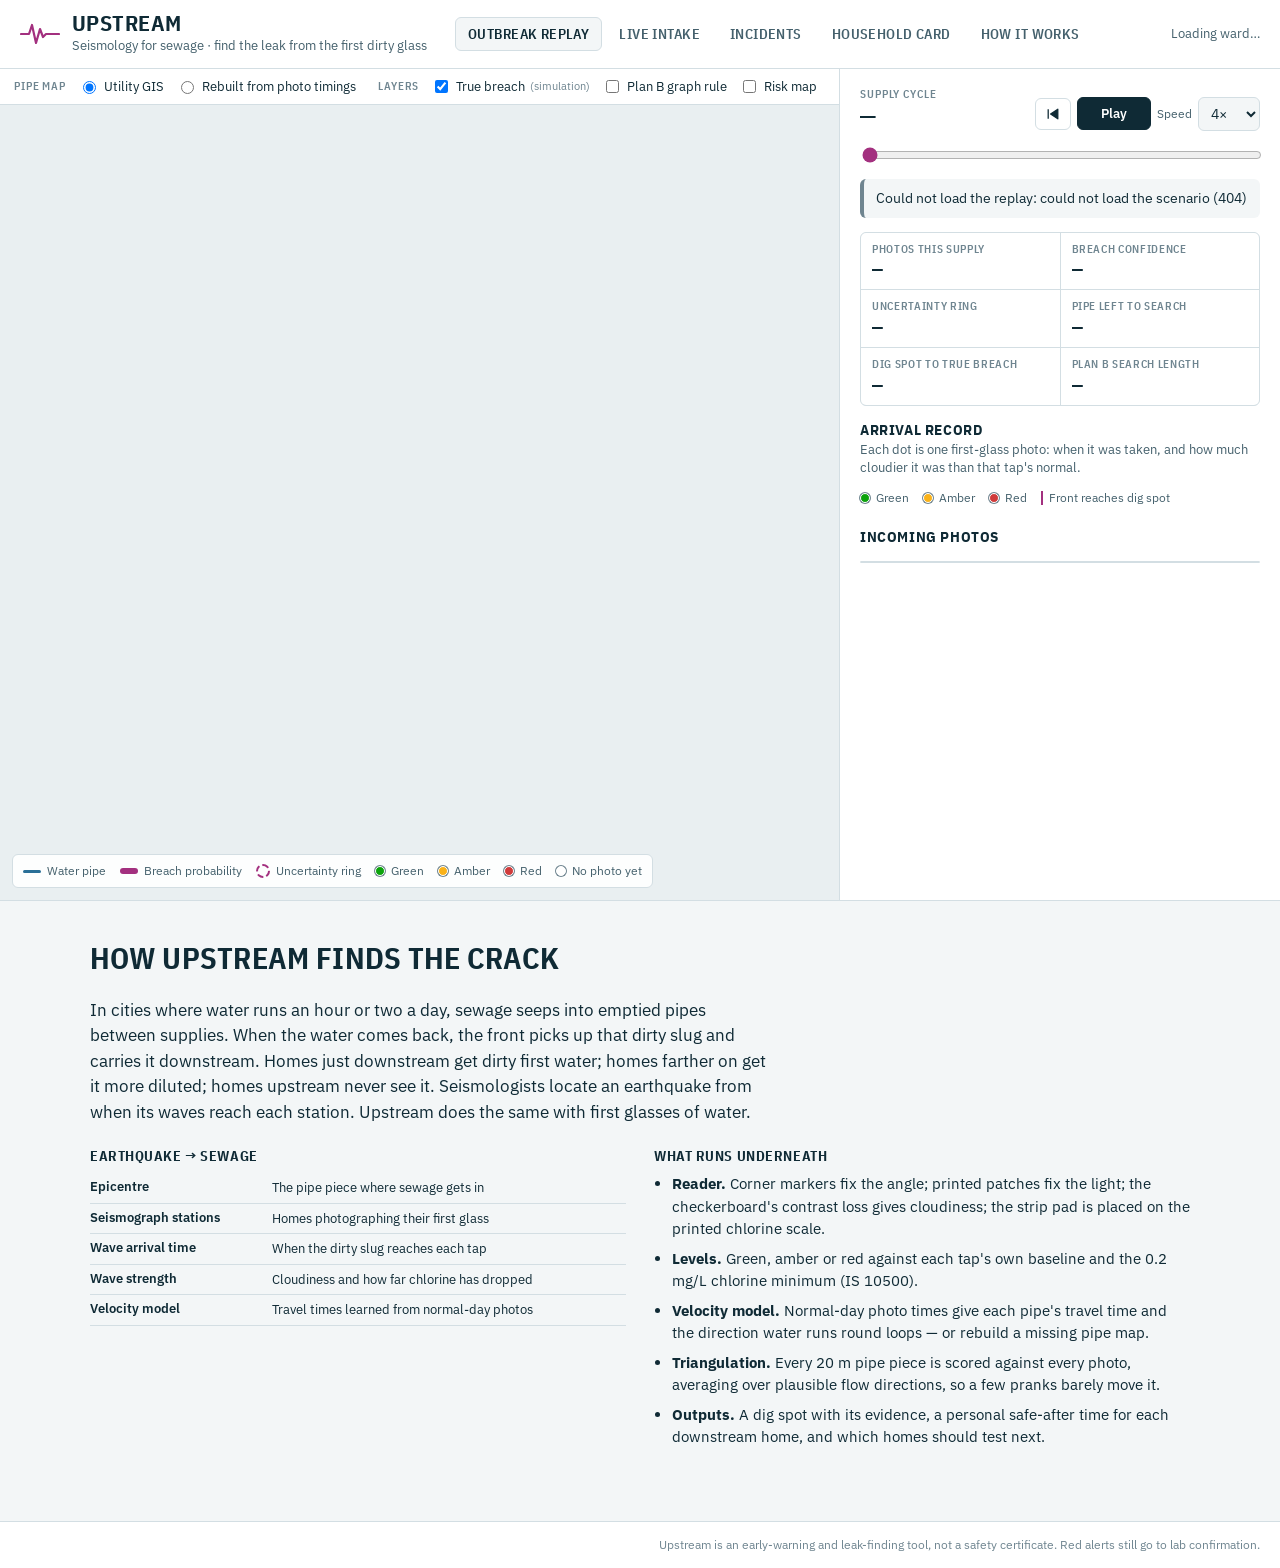
==== upstream/dashboard/static/index.html @ c33012a3 "Upstream: sewage intrusion detection for intermittent water supply Complete prototype with: - OpenCV" ====
<!doctype html>
<html lang="en">
<head>
<meta charset="utf-8">
<meta name="viewport" content="width=device-width, initial-scale=1, viewport-fit=cover">
<link rel="icon" href="data:image/svg+xml,%3Csvg xmlns=%27http://www.w3.org/2000/svg%27 viewBox=%270 0 40 40%27%3E%3Crect width=%2740%27 height=%2740%27 rx=%278%27 fill=%27%230f2a35%27/%3E%3Cpath d=%27M4 21h7l3-9 4 16 4-12 3 7 3-2h8%27 fill=%27none%27 stroke=%27%23e07cc4%27 stroke-width=%273%27 stroke-linejoin=%27round%27 stroke-linecap=%27round%27/%3E%3C/svg%3E">
<title>Upstream Breach Locator</title>
<link rel="preconnect" href="https://fonts.googleapis.com">
<link rel="preconnect" href="https://fonts.gstatic.com" crossorigin>
<link rel="stylesheet" href="https://fonts.googleapis.com/css2?family=IBM+Plex+Mono:wght@400;500&family=IBM+Plex+Sans+Condensed:wght@500;600;700&family=IBM+Plex+Sans:ital,wght@0,400;0,500;0,600;1,400&display=swap">
<link rel="stylesheet" href="vendor/leaflet/leaflet.css">
<link rel="stylesheet" href="style.css">
</head>
<body>
<div id="upstream" data-mode="app">
 <div class="screen">
  <header class="top">
    <div class="brand">
      <svg class="brand-mark" viewBox="0 0 40 24" aria-hidden="true"><path d="M1 12h8l3-9 4 18 4-14 3 8 3-3h13" fill="none" stroke="currentColor" stroke-width="2.2" stroke-linejoin="round" stroke-linecap="round"/></svg>
      <div>
        <h1>Upstream</h1>
        <p class="tagline">Seismology for sewage · find the leak from the first dirty glass</p>
      </div>
    </div>
    <nav class="tabs" role="tablist" aria-label="Views">
      <button role="tab" id="tab-btn-replay" aria-controls="tab-replay" aria-selected="true" data-tab="replay">Outbreak replay</button>
      <button role="tab" id="tab-btn-live" aria-controls="tab-live" aria-selected="false" data-tab="live" data-app-only>Live intake</button>
      <button role="tab" id="tab-btn-incidents" aria-controls="tab-incidents" aria-selected="false" data-tab="incidents" data-app-only>Incidents <span class="tab-count" id="inc-count" hidden></span></button>
      <button role="tab" id="tab-btn-card" aria-controls="tab-card" aria-selected="false" data-tab="card">Household card</button>
      <a class="tab-link" href="#how">How it works</a>
    </nav>
    <div class="ward" id="ward-label">Loading ward…</div>
  </header>

  <main class="room">
    <section class="mapwrap" aria-label="Ward map">
      <div class="mapbar">
        <div class="grp" role="radiogroup" aria-labelledby="net-lbl">
          <span class="grp-lbl" id="net-lbl">Pipe map</span>
          <label><input type="radio" name="net" id="net-gis" value="gis" checked> Utility GIS</label>
          <label><input type="radio" name="net" id="net-rebuilt" value="rebuilt"> Rebuilt from photo timings</label>
        </div>
        <div class="grp" role="group" aria-labelledby="lyr-lbl">
          <span class="grp-lbl" id="lyr-lbl">Layers</span>
          <label><input type="checkbox" id="lyr-truth" checked> True breach <small>(simulation)</small></label>
          <label><input type="checkbox" id="lyr-planb"> Plan B graph rule</label>
          <label><input type="checkbox" id="lyr-risk"> Risk map</label>
        </div>
      </div>
      <div class="mapbox">
        <div id="map" role="img" aria-label="Map of streets, water pipes, reporting homes and the suspected breach"></div>
        <ul class="legend" aria-label="Map legend">
          <li><span class="key key-pipe"></span>Water pipe</li>
          <li><span class="key key-post"></span>Breach probability</li>
          <li><span class="key key-ring"></span>Uncertainty ring</li>
          <li><span class="key key-dot lv-green"></span>Green</li>
          <li><span class="key key-dot lv-amber"></span>Amber</li>
          <li><span class="key key-dot lv-red"></span>Red</li>
          <li><span class="key key-dot lv-none"></span>No photo yet</li>
        </ul>
      </div>
    </section>

    <aside class="panel">
      <!-- REPLAY -->
      <section id="tab-replay" role="tabpanel" aria-labelledby="tab-btn-replay">
        <div class="clock-row">
          <div>
            <div class="eyebrow" id="cycle-label">Supply cycle</div>
            <div class="clock" id="clock">—</div>
          </div>
          <div class="controls">
            <button class="btn icon" id="btn-restart" aria-label="Restart replay" title="Restart">
              <svg viewBox="0 0 20 20" aria-hidden="true"><path d="M4 4v12M16 4 7 10l9 6z" fill="currentColor" stroke="currentColor" stroke-width="1.6" stroke-linejoin="round"/></svg>
            </button>
            <button class="btn primary" id="btn-play" aria-label="Play replay">Play</button>
            <label class="speed">Speed
              <select id="speed">
                <option value="60">1×</option>
                <option value="240" selected>4×</option>
                <option value="960">16×</option>
              </select>
            </label>
          </div>
        </div>
        <input type="range" id="scrub" min="0" max="0" value="0" aria-label="Replay position">
        <div class="banner" id="banner" role="status">—</div>

        <dl class="metrics" id="metrics">
          <div><dt>Photos this supply</dt><dd id="m-reports">—</dd></div>
          <div><dt>Breach confidence</dt><dd id="m-pbreach">—</dd></div>
          <div><dt>Uncertainty ring</dt><dd id="m-ring">—</dd></div>
          <div><dt>Pipe left to search</dt><dd id="m-region">—</dd></div>
          <div><dt>Dig spot to true breach</dt><dd id="m-error">—</dd></div>
          <div><dt>Plan B search length</dt><dd id="m-planb">—</dd></div>
        </dl>

        <figure class="chart-fig">
          <figcaption>
            <span class="fig-title">Arrival record</span>
            <span class="fig-sub">Each dot is one first-glass photo: when it was taken, and how much cloudier it was than that tap's normal.</span>
          </figcaption>
          <div id="chart" class="chart"></div>
          <ul class="legend inline" aria-label="Chart legend">
            <li><span class="key key-dot lv-green"></span>Green</li>
            <li><span class="key key-dot lv-amber"></span>Amber</li>
            <li><span class="key key-dot lv-red"></span>Red</li>
            <li><span class="key key-vline"></span>Front reaches dig spot</li>
          </ul>
        </figure>

        <h2 class="h">Incoming photos</h2>
        <ol class="feed" id="feed"></ol>

        <div id="outputs"></div>
      </section>

      <!-- LIVE (app only) -->
      <section id="tab-live" role="tabpanel" aria-labelledby="tab-btn-live" hidden>
        <div class="live-head">
          <div>
            <div class="eyebrow">Live supply</div>
            <div class="clock sm" id="live-clock">No supply started</div>
          </div>
          <div class="controls">
            <button class="btn primary" id="btn-supply" data-local-only>Water is on now</button>
            <button class="btn" id="btn-reset" data-local-only>Clear live data</button>
          </div>
        </div>
        <div class="banner" id="live-banner" role="status">Send a photo to start.</div>
        <div class="phone">
          <img data-local-only id="phone-qr" alt="QR code that opens the household photo page on a phone" width="112" height="112">
          <div>
            <h2 class="h">On a phone</h2>
            <p>Scan to open the household page, photograph the card with a glass and strip on it, and send.</p>
            <p class="mono" id="phone-url"></p>
          </div>
        </div>
        <form id="photo-form" class="form">
          <h2 class="h">Send a photo from here</h2>
          <label for="photo-file">Card photo</label>
          <input type="file" id="photo-file" name="photo" accept="image/*" required>
          <div class="row">
            <div>
              <label for="photo-hh">Household (if the QR is unreadable)</label>
              <input id="photo-hh" name="household" placeholder="H-0042" autocomplete="off">
            </div>
            <div>
              <label for="photo-answer">Quick answer</label>
              <select id="photo-answer" name="answer">
                <option value="">—</option><option value="fine">Fine</option><option value="smell">Smells bad</option>
                <option value="dirty">Looks dirty</option><option value="ill">Someone is ill</option>
              </select>
            </div>
          </div>
          <div class="row buttons">
            <button class="btn primary" type="submit">Read and send</button>
            <button class="btn" type="button" id="btn-demo-photo" data-local-only>Use a muddy demo photo</button>
          </div>
          <div id="photo-result" class="result" aria-live="polite"></div>
        </form>
        <form id="manual-form" class="form" data-local-only>
          <h2 class="h">Type in a reading</h2>
          <div class="row">
            <div><label for="man-hh">Household</label><input id="man-hh" required placeholder="H-0008" autocomplete="off"></div>
            <div><label for="man-turb">Cloudiness index (0–1)</label><input id="man-turb" type="number" min="0" max="1" step="0.01" value="0.08"></div>
            <div><label for="man-cl">Chlorine mg/L</label><input id="man-cl" type="number" min="0" max="10" step="0.05" value="0.6"></div>
          </div>
          <div class="row buttons"><button class="btn" type="submit">Add reading</button></div>
        </form>
        <dl class="metrics" id="live-metrics"></dl>
        <h2 class="h">Live photos</h2>
        <ol class="feed" id="live-feed"></ol>
        <div id="live-outputs"></div>
        <p class="links" data-local-only><a href="/api/evidence.csv">Evidence (CSV)</a> · <a href="/api/evidence.json">Evidence (JSON)</a> · <a href="/docs">API</a></p>
      </section>

      <!-- INCIDENTS (app + cloud) -->
      <section id="tab-incidents" role="tabpanel" aria-labelledby="tab-btn-incidents" hidden>
        <div class="live-head">
          <div>
            <div class="eyebrow">Incident desk</div>
            <div class="clock sm" id="inc-headline">No open incidents</div>
          </div>
        </div>
        <p class="muted inc-rule">An incident opens when at least 3 homes within 1.5 km read red and the locator puts the chance of a breach at 25% or more. The agent drafts the plan; nothing reaches residents until an engineer approves it.</p>
        <ol class="inc-list" id="inc-list" aria-label="Incidents"></ol>
        <div id="inc-detail" aria-live="polite"></div>
      </section>

      <!-- CARD -->
      <section id="tab-card" role="tabpanel" aria-labelledby="tab-btn-card" hidden>
        <h2 class="h">The first-glass card</h2>
        <p>A5, printed at 100%. The four corner squares let the phone undo the angle; the checkerboard under the glass blurs as water gets cloudier; the strip pad sits next to the printed chlorine scale so both are seen under the same light. The QR code carries only the household ID.</p>
        <div class="card-pick" data-local-only>
          <label for="card-hh">Household ID</label>
          <input id="card-hh" value="H-0001" autocomplete="off">
        </div>
        <img id="card-img" class="card-img" src="card.svg" alt="The Upstream first-glass card: corner markers, glass circle over a checkerboard, strip slot, chlorine colour scale, colour patches and a QR code">
        <p class="links" id="card-links"><a id="card-svg" href="card.svg" download="upstream-card.svg">Download SVG</a><span data-local-only> · <a id="card-png" href="#" download="upstream-card.png">Download PNG (300 dpi)</a></span></p>
        <h3 class="h3">Strip packs</h3>
        <table class="tbl">
          <thead><tr><th>Pack</th><th>Who gets it</th><th>How it is used</th></tr></thead>
          <tbody>
            <tr><td class="num">10</td><td>Regular households</td><td>When water looks or smells wrong, weekly baseline, and when the app asks during an alert</td></tr>
            <tr><td class="num">14</td><td>Lane volunteers</td><td>One test per supply for two weeks (four in alternate-day areas)</td></tr>
            <tr><td class="num">21</td><td>Sentinel homes</td><td>Daily tests for three weeks; placed by the planner</td></tr>
          </tbody>
        </table>
      </section>
    </aside>
  </main>
 </div>

  <section class="explain" id="how">
    <div class="explain-inner">
      <h2>How Upstream finds the crack</h2>
      <p class="lede">In cities where water runs an hour or two a day, sewage seeps into emptied pipes between supplies. When the water comes back, the front picks up that dirty slug and carries it downstream. Homes just downstream get dirty first water; homes farther on get it more diluted; homes upstream never see it. Seismologists locate an earthquake from when its waves reach each station. Upstream does the same with first glasses of water.</p>
      <div class="cols">
        <div>
          <h3 class="h3">Earthquake → sewage</h3>
          <table class="tbl">
            <tbody>
              <tr><th scope="row">Epicentre</th><td>The pipe piece where sewage gets in</td></tr>
              <tr><th scope="row">Seismograph stations</th><td>Homes photographing their first glass</td></tr>
              <tr><th scope="row">Wave arrival time</th><td>When the dirty slug reaches each tap</td></tr>
              <tr><th scope="row">Wave strength</th><td>Cloudiness and how far chlorine has dropped</td></tr>
              <tr><th scope="row">Velocity model</th><td>Travel times learned from normal-day photos</td></tr>
            </tbody>
          </table>
        </div>
        <div>
          <h3 class="h3">What runs underneath</h3>
          <ul class="plain">
            <li><b>Reader.</b> Corner markers fix the angle; printed patches fix the light; the checkerboard's contrast loss gives cloudiness; the strip pad is placed on the printed chlorine scale.</li>
            <li><b>Levels.</b> Green, amber or red against each tap's own baseline and the 0.2 mg/L chlorine minimum (IS 10500).</li>
            <li><b>Velocity model.</b> Normal-day photo times give each pipe's travel time and the direction water runs round loops — or rebuild a missing pipe map.</li>
            <li><b>Triangulation.</b> Every 20 m pipe piece is scored against every photo, averaging over plausible flow directions, so a few pranks barely move it.</li>
            <li><b>Outputs.</b> A dig spot with its evidence, a personal safe-after time for each downstream home, and which homes should test next.</li>
          </ul>
        </div>
      </div>
      <div id="eval-block"></div>
      <p class="caveat" id="caveat"></p>
    </div>
  </section>

  <footer class="foot">
    <span id="attribution"></span>
    <span>Upstream is an early-warning and leak-finding tool, not a safety certificate. Red alerts still go to lab confirmation.</span>
  </footer>
  <div class="tooltip" id="tooltip" role="tooltip" hidden></div>
</div>
<script src="config.js" onerror="void 0"></script>
<script src="vendor/leaflet/leaflet.js"></script>
<script src="app.js"></script>
</body>
</html>
---- upstream/dashboard/static/vendor/leaflet/leaflet.css ----
/* required styles */

.leaflet-pane,
.leaflet-tile,
.leaflet-marker-icon,
.leaflet-marker-shadow,
.leaflet-tile-container,
.leaflet-pane > svg,
.leaflet-pane > canvas,
.leaflet-zoom-box,
.leaflet-image-layer,
.leaflet-layer {
	position: absolute;
	left: 0;
	top: 0;
	}
.leaflet-container {
	overflow: hidden;
	}
.leaflet-tile,
.leaflet-marker-icon,
.leaflet-marker-shadow {
	-webkit-user-select: none;
	   -moz-user-select: none;
	        user-select: none;
	  -webkit-user-drag: none;
	}
/* Prevents IE11 from highlighting tiles in blue */
.leaflet-tile::selection {
	background: transparent;
}
/* Safari renders non-retina tile on retina better with this, but Chrome is worse */
.leaflet-safari .leaflet-tile {
	image-rendering: -webkit-optimize-contrast;
	}
/* hack that prevents hw layers "stretching" when loading new tiles */
.leaflet-safari .leaflet-tile-container {
	width: 1600px;
	height: 1600px;
	-webkit-transform-origin: 0 0;
	}
.leaflet-marker-icon,
.leaflet-marker-shadow {
	display: block;
	}
/* .leaflet-container svg: reset svg max-width decleration shipped in Joomla! (joomla.org) 3.x */
/* .leaflet-container img: map is broken in FF if you have max-width: 100% on tiles */
.leaflet-container .leaflet-overlay-pane svg {
	max-width: none !important;
	max-height: none !important;
	}
.leaflet-container .leaflet-marker-pane img,
.leaflet-container .leaflet-shadow-pane img,
.leaflet-container .leaflet-tile-pane img,
.leaflet-container img.leaflet-image-layer,
.leaflet-container .leaflet-tile {
	max-width: none !important;
	max-height: none !important;
	width: auto;
	padding: 0;
	}

.leaflet-container img.leaflet-tile {
	/* See: https://bugs.chromium.org/p/chromium/issues/detail?id=600120 */
	mix-blend-mode: plus-lighter;
}

.leaflet-container.leaflet-touch-zoom {
	-ms-touch-action: pan-x pan-y;
	touch-action: pan-x pan-y;
	}
.leaflet-container.leaflet-touch-drag {
	-ms-touch-action: pinch-zoom;
	/* Fallback for FF which doesn't support pinch-zoom */
	touch-action: none;
	touch-action: pinch-zoom;
}
.leaflet-container.leaflet-touch-drag.leaflet-touch-zoom {
	-ms-touch-action: none;
	touch-action: none;
}
.leaflet-container {
	-webkit-tap-highlight-color: transparent;
}
.leaflet-container a {
	-webkit-tap-highlight-color: rgba(51, 181, 229, 0.4);
}
.leaflet-tile {
	filter: inherit;
	visibility: hidden;
	}
.leaflet-tile-loaded {
	visibility: inherit;
	}
.leaflet-zoom-box {
	width: 0;
	height: 0;
	-moz-box-sizing: border-box;
	     box-sizing: border-box;
	z-index: 800;
	}
/* workaround for https://bugzilla.mozilla.org/show_bug.cgi?id=888319 */
.leaflet-overlay-pane svg {
	-moz-user-select: none;
	}

.leaflet-pane         { z-index: 400; }

.leaflet-tile-pane    { z-index: 200; }
.leaflet-overlay-pane { z-index: 400; }
.leaflet-shadow-pane  { z-index: 500; }
.leaflet-marker-pane  { z-index: 600; }
.leaflet-tooltip-pane   { z-index: 650; }
.leaflet-popup-pane   { z-index: 700; }

.leaflet-map-pane canvas { z-index: 100; }
.leaflet-map-pane svg    { z-index: 200; }

.leaflet-vml-shape {
	width: 1px;
	height: 1px;
	}
.lvml {
	behavior: url(#default#VML);
	display: inline-block;
	position: absolute;
	}


/* control positioning */

.leaflet-control {
	position: relative;
	z-index: 800;
	pointer-events: visiblePainted; /* IE 9-10 doesn't have auto */
	pointer-events: auto;
	}
.leaflet-top,
.leaflet-bottom {
	position: absolute;
	z-index: 1000;
	pointer-events: none;
	}
.leaflet-top {
	top: 0;
	}
.leaflet-right {
	right: 0;
	}
.leaflet-bottom {
	bottom: 0;
	}
.leaflet-left {
	left: 0;
	}
.leaflet-control {
	float: left;
	clear: both;
	}
.leaflet-right .leaflet-control {
	float: right;
	}
.leaflet-top .leaflet-control {
	margin-top: 10px;
	}
.leaflet-bottom .leaflet-control {
	margin-bottom: 10px;
	}
.leaflet-left .leaflet-control {
	margin-left: 10px;
	}
.leaflet-right .leaflet-control {
	margin-right: 10px;
	}


/* zoom and fade animations */

.leaflet-fade-anim .leaflet-popup {
	opacity: 0;
	-webkit-transition: opacity 0.2s linear;
	   -moz-transition: opacity 0.2s linear;
	        transition: opacity 0.2s linear;
	}
.leaflet-fade-anim .leaflet-map-pane .leaflet-popup {
	opacity: 1;
	}
.leaflet-zoom-animated {
	-webkit-transform-origin: 0 0;
	    -ms-transform-origin: 0 0;
	        transform-origin: 0 0;
	}
svg.leaflet-zoom-animated {
	will-change: transform;
}

.leaflet-zoom-anim .leaflet-zoom-animated {
	-webkit-transition: -webkit-transform 0.25s cubic-bezier(0,0,0.25,1);
	   -moz-transition:    -moz-transform 0.25s cubic-bezier(0,0,0.25,1);
	        transition:         transform 0.25s cubic-bezier(0,0,0.25,1);
	}
.leaflet-zoom-anim .leaflet-tile,
.leaflet-pan-anim .leaflet-tile {
	-webkit-transition: none;
	   -moz-transition: none;
	        transition: none;
	}

.leaflet-zoom-anim .leaflet-zoom-hide {
	visibility: hidden;
	}


/* cursors */

.leaflet-interactive {
	cursor: pointer;
	}
.leaflet-grab {
	cursor: -webkit-grab;
	cursor:    -moz-grab;
	cursor:         grab;
	}
.leaflet-crosshair,
.leaflet-crosshair .leaflet-interactive {
	cursor: crosshair;
	}
.leaflet-popup-pane,
.leaflet-control {
	cursor: auto;
	}
.leaflet-dragging .leaflet-grab,
.leaflet-dragging .leaflet-grab .leaflet-interactive,
.leaflet-dragging .leaflet-marker-draggable {
	cursor: move;
	cursor: -webkit-grabbing;
	cursor:    -moz-grabbing;
	cursor:         grabbing;
	}

/* marker & overlays interactivity */
.leaflet-marker-icon,
.leaflet-marker-shadow,
.leaflet-image-layer,
.leaflet-pane > svg path,
.leaflet-tile-container {
	pointer-events: none;
	}

.leaflet-marker-icon.leaflet-interactive,
.leaflet-image-layer.leaflet-interactive,
.leaflet-pane > svg path.leaflet-interactive,
svg.leaflet-image-layer.leaflet-interactive path {
	pointer-events: visiblePainted; /* IE 9-10 doesn't have auto */
	pointer-events: auto;
	}

/* visual tweaks */

.leaflet-container {
	background: #ddd;
	outline-offset: 1px;
	}
.leaflet-container a {
	color: #0078A8;
	}
.leaflet-zoom-box {
	border: 2px dotted #38f;
	background: rgba(255,255,255,0.5);
	}


/* general typography */
.leaflet-container {
	font-family: "Helvetica Neue", Arial, Helvetica, sans-serif;
	font-size: 12px;
	font-size: 0.75rem;
	line-height: 1.5;
	}


/* general toolbar styles */

.leaflet-bar {
	box-shadow: 0 1px 5px rgba(0,0,0,0.65);
	border-radius: 4px;
	}
.leaflet-bar a {
	background-color: #fff;
	border-bottom: 1px solid #ccc;
	width: 26px;
	height: 26px;
	line-height: 26px;
	display: block;
	text-align: center;
	text-decoration: none;
	color: black;
	}
.leaflet-bar a,
.leaflet-control-layers-toggle {
	background-position: 50% 50%;
	background-repeat: no-repeat;
	display: block;
	}
.leaflet-bar a:hover,
.leaflet-bar a:focus {
	background-color: #f4f4f4;
	}
.leaflet-bar a:first-child {
	border-top-left-radius: 4px;
	border-top-right-radius: 4px;
	}
.leaflet-bar a:last-child {
	border-bottom-left-radius: 4px;
	border-bottom-right-radius: 4px;
	border-bottom: none;
	}
.leaflet-bar a.leaflet-disabled {
	cursor: default;
	background-color: #f4f4f4;
	color: #bbb;
	}

.leaflet-touch .leaflet-bar a {
	width: 30px;
	height: 30px;
	line-height: 30px;
	}
.leaflet-touch .leaflet-bar a:first-child {
	border-top-left-radius: 2px;
	border-top-right-radius: 2px;
	}
.leaflet-touch .leaflet-bar a:last-child {
	border-bottom-left-radius: 2px;
	border-bottom-right-radius: 2px;
	}

/* zoom control */

.leaflet-control-zoom-in,
.leaflet-control-zoom-out {
	font: bold 18px 'Lucida Console', Monaco, monospace;
	text-indent: 1px;
	}

.leaflet-touch .leaflet-control-zoom-in, .leaflet-touch .leaflet-control-zoom-out  {
	font-size: 22px;
	}


/* layers control */

.leaflet-control-layers {
	box-shadow: 0 1px 5px rgba(0,0,0,0.4);
	background: #fff;
	border-radius: 5px;
	}
.leaflet-control-layers-toggle {
	background-image: url(images/layers.png);
	width: 36px;
	height: 36px;
	}
.leaflet-retina .leaflet-control-layers-toggle {
	background-image: url(images/layers-2x.png);
	background-size: 26px 26px;
	}
.leaflet-touch .leaflet-control-layers-toggle {
	width: 44px;
	height: 44px;
	}
.leaflet-control-layers .leaflet-control-layers-list,
.leaflet-control-layers-expanded .leaflet-control-layers-toggle {
	display: none;
	}
.leaflet-control-layers-expanded .leaflet-control-layers-list {
	display: block;
	position: relative;
	}
.leaflet-control-layers-expanded {
	padding: 6px 10px 6px 6px;
	color: #333;
	background: #fff;
	}
.leaflet-control-layers-scrollbar {
	overflow-y: scroll;
	overflow-x: hidden;
	padding-right: 5px;
	}
.leaflet-control-layers-selector {
	margin-top: 2px;
	position: relative;
	top: 1px;
	}
.leaflet-control-layers label {
	display: block;
	font-size: 13px;
	font-size: 1.08333em;
	}
.leaflet-control-layers-separator {
	height: 0;
	border-top: 1px solid #ddd;
	margin: 5px -10px 5px -6px;
	}

/* Default icon URLs */
.leaflet-default-icon-path { /* used only in path-guessing heuristic, see L.Icon.Default */
	background-image: url(images/marker-icon.png);
	}


/* attribution and scale controls */

.leaflet-container .leaflet-control-attribution {
	background: #fff;
	background: rgba(255, 255, 255, 0.8);
	margin: 0;
	}
.leaflet-control-attribution,
.leaflet-control-scale-line {
	padding: 0 5px;
	color: #333;
	line-height: 1.4;
	}
.leaflet-control-attribution a {
	text-decoration: none;
	}
.leaflet-control-attribution a:hover,
.leaflet-control-attribution a:focus {
	text-decoration: underline;
	}
.leaflet-attribution-flag {
	display: inline !important;
	vertical-align: baseline !important;
	width: 1em;
	height: 0.6669em;
	}
.leaflet-left .leaflet-control-scale {
	margin-left: 5px;
	}
.leaflet-bottom .leaflet-control-scale {
	margin-bottom: 5px;
	}
.leaflet-control-scale-line {
	border: 2px solid #777;
	border-top: none;
	line-height: 1.1;
	padding: 2px 5px 1px;
	white-space: nowrap;
	-moz-box-sizing: border-box;
	     box-sizing: border-box;
	background: rgba(255, 255, 255, 0.8);
	text-shadow: 1px 1px #fff;
	}
.leaflet-control-scale-line:not(:first-child) {
	border-top: 2px solid #777;
	border-bottom: none;
	margin-top: -2px;
	}
.leaflet-control-scale-line:not(:first-child):not(:last-child) {
	border-bottom: 2px solid #777;
	}

.leaflet-touch .leaflet-control-attribution,
.leaflet-touch .leaflet-control-layers,
.leaflet-touch .leaflet-bar {
	box-shadow: none;
	}
.leaflet-touch .leaflet-control-layers,
.leaflet-touch .leaflet-bar {
	border: 2px solid rgba(0,0,0,0.2);
	background-clip: padding-box;
	}


/* popup */

.leaflet-popup {
	position: absolute;
	text-align: center;
	margin-bottom: 20px;
	}
.leaflet-popup-content-wrapper {
	padding: 1px;
	text-align: left;
	border-radius: 12px;
	}
.leaflet-popup-content {
	margin: 13px 24px 13px 20px;
	line-height: 1.3;
	font-size: 13px;
	font-size: 1.08333em;
	min-height: 1px;
	}
.leaflet-popup-content p {
	margin: 17px 0;
	margin: 1.3em 0;
	}
.leaflet-popup-tip-container {
	width: 40px;
	height: 20px;
	position: absolute;
	left: 50%;
	margin-top: -1px;
	margin-left: -20px;
	overflow: hidden;
	pointer-events: none;
	}
.leaflet-popup-tip {
	width: 17px;
	height: 17px;
	padding: 1px;

	margin: -10px auto 0;
	pointer-events: auto;

	-webkit-transform: rotate(45deg);
	   -moz-transform: rotate(45deg);
	    -ms-transform: rotate(45deg);
	        transform: rotate(45deg);
	}
.leaflet-popup-content-wrapper,
.leaflet-popup-tip {
	background: white;
	color: #333;
	box-shadow: 0 3px 14px rgba(0,0,0,0.4);
	}
.leaflet-container a.leaflet-popup-close-button {
	position: absolute;
	top: 0;
	right: 0;
	border: none;
	text-align: center;
	width: 24px;
	height: 24px;
	font: 16px/24px Tahoma, Verdana, sans-serif;
	color: #757575;
	text-decoration: none;
	background: transparent;
	}
.leaflet-container a.leaflet-popup-close-button:hover,
.leaflet-container a.leaflet-popup-close-button:focus {
	color: #585858;
	}
.leaflet-popup-scrolled {
	overflow: auto;
	}

.leaflet-oldie .leaflet-popup-content-wrapper {
	-ms-zoom: 1;
	}
.leaflet-oldie .leaflet-popup-tip {
	width: 24px;
	margin: 0 auto;

	-ms-filter: "progid:DXImageTransform.Microsoft.Matrix(M11=0.70710678, M12=0.70710678, M21=-0.70710678, M22=0.70710678)";
	filter: progid:DXImageTransform.Microsoft.Matrix(M11=0.70710678, M12=0.70710678, M21=-0.70710678, M22=0.70710678);
	}

.leaflet-oldie .leaflet-control-zoom,
.leaflet-oldie .leaflet-control-layers,
.leaflet-oldie .leaflet-popup-content-wrapper,
.leaflet-oldie .leaflet-popup-tip {
	border: 1px solid #999;
	}


/* div icon */

.leaflet-div-icon {
	background: #fff;
	border: 1px solid #666;
	}


/* Tooltip */
/* Base styles for the element that has a tooltip */
.leaflet-tooltip {
	position: absolute;
	padding: 6px;
	background-color: #fff;
	border: 1px solid #fff;
	border-radius: 3px;
	color: #222;
	white-space: nowrap;
	-webkit-user-select: none;
	-moz-user-select: none;
	-ms-user-select: none;
	user-select: none;
	pointer-events: none;
	box-shadow: 0 1px 3px rgba(0,0,0,0.4);
	}
.leaflet-tooltip.leaflet-interactive {
	cursor: pointer;
	pointer-events: auto;
	}
.leaflet-tooltip-top:before,
.leaflet-tooltip-bottom:before,
.leaflet-tooltip-left:before,
.leaflet-tooltip-right:before {
	position: absolute;
	pointer-events: none;
	border: 6px solid transparent;
	background: transparent;
	content: "";
	}

/* Directions */

.leaflet-tooltip-bottom {
	margin-top: 6px;
}
.leaflet-tooltip-top {
	margin-top: -6px;
}
.leaflet-tooltip-bottom:before,
.leaflet-tooltip-top:before {
	left: 50%;
	margin-left: -6px;
	}
.leaflet-tooltip-top:before {
	bottom: 0;
	margin-bottom: -12px;
	border-top-color: #fff;
	}
.leaflet-tooltip-bottom:before {
	top: 0;
	margin-top: -12px;
	margin-left: -6px;
	border-bottom-color: #fff;
	}
.leaflet-tooltip-left {
	margin-left: -6px;
}
.leaflet-tooltip-right {
	margin-left: 6px;
}
.leaflet-tooltip-left:before,
.leaflet-tooltip-right:before {
	top: 50%;
	margin-top: -6px;
	}
.leaflet-tooltip-left:before {
	right: 0;
	margin-right: -12px;
	border-left-color: #fff;
	}
.leaflet-tooltip-right:before {
	left: 0;
	margin-left: -12px;
	border-right-color: #fff;
	}

/* Printing */

@media print {
	/* Prevent printers from removing background-images of controls. */
	.leaflet-control {
		-webkit-print-color-adjust: exact;
		print-color-adjust: exact;
		}
	}
---- upstream/dashboard/static/style.css ----
/* Layout: a control room — the ward map dominates, an instrument panel runs down the right,
   the explanation sits below the fold. Palette: water-ink on a cool paper ground, pipe blue,
   and the magenta of a DPD chlorine strip as the one accent (breach probability, the ring). */
:root {
  --paper: #f3f6f7;
  --panel: #ffffff;
  --map: #e9eff1;
  --ink: #0f2a35;
  --ink-2: #44606c;
  --ink-3: #6f8590;
  --rule: #d3dee3;
  --street: #c2cfd5;
  --pipe: #2a6f97;
  --dpd: #a3307f;
  --dpd-soft: #f5e1ee;
  --risk: #eb6834;
  --good: #0ca30c;
  --warn: #fab219;
  --crit: #d03b3b;
  --focus: #2a6f97;
  --font-display: "IBM Plex Sans Condensed", "Arial Narrow", "Roboto Condensed", sans-serif;
  --font-body: "IBM Plex Sans", "Segoe UI", system-ui, -apple-system, sans-serif;
  --font-mono: "IBM Plex Mono", ui-monospace, "SFMono-Regular", Menlo, monospace;
  --r: 6px;
}
@media (prefers-color-scheme: dark) {
  :root:not([data-theme="light"]) {
    --paper: #0c171c; --panel: #12222a; --map: #0f1d23; --ink: #e4eef2; --ink-2: #a6bcc6; --ink-3: #7c929c;
    --rule: #22404b; --street: #2c4652; --pipe: #5aa9d6; --dpd: #e07cc4; --dpd-soft: #3b1c33; --risk: #d95926;
    --focus: #5aa9d6; color-scheme: dark;
  }
}
:root[data-theme="dark"] {
  --paper: #0c171c; --panel: #12222a; --map: #0f1d23; --ink: #e4eef2; --ink-2: #a6bcc6; --ink-3: #7c929c;
  --rule: #22404b; --street: #2c4652; --pipe: #5aa9d6; --dpd: #e07cc4; --dpd-soft: #3b1c33; --risk: #d95926;
  --focus: #5aa9d6; color-scheme: dark;
}

* { box-sizing: border-box; }
html, body { margin: 0; }
body { background: var(--paper); color: var(--ink); font: 15px/1.5 var(--font-body); }
#upstream { min-height: 100%; display: flex; flex-direction: column; }
[hidden] { display: none !important; }
a { color: var(--pipe); }
:focus-visible { outline: 2px solid var(--focus); outline-offset: 2px; }
.mono, .num { font-family: var(--font-mono); font-variant-numeric: tabular-nums; }

/* header */
.top { display: flex; flex-wrap: wrap; align-items: center; gap: 12px 28px; padding: 12px 20px;
  background: var(--panel); border-bottom: 1px solid var(--rule); }
.brand { display: flex; align-items: center; gap: 12px; }
.brand-mark { width: 40px; height: 24px; color: var(--dpd); flex: none; }
.brand h1 { margin: 0; font: 700 22px/1 var(--font-display); letter-spacing: .02em; text-transform: uppercase; }
.tagline { margin: 2px 0 0; color: var(--ink-2); font-size: 13px; }
.tabs { display: flex; flex-wrap: wrap; gap: 4px; }
.tabs button, .tab-link { font: 600 14px/1 var(--font-display); letter-spacing: .03em; text-transform: uppercase;
  padding: 9px 12px; border: 1px solid transparent; border-radius: var(--r); background: none; color: var(--ink-2);
  cursor: pointer; text-decoration: none; }
.tabs button:hover, .tab-link:hover { color: var(--ink); background: var(--paper); }
.tabs button[aria-selected="true"] { color: var(--ink); border-color: var(--rule); background: var(--paper); }
.ward { margin-left: auto; font-size: 13px; color: var(--ink-2); }
.ward b { color: var(--ink); font-weight: 600; }

/* room: header + map + panel fill the first screen on wide displays */
.screen { display: flex; flex-direction: column; height: 100vh; height: 100dvh; min-height: 600px; }
.room { display: grid; grid-template-columns: minmax(0, 1fr) minmax(340px, 440px); flex: 1; min-height: 0; }
.mapwrap { display: flex; flex-direction: column; min-width: 0; min-height: 0; border-right: 1px solid var(--rule); }
.mapbar { display: flex; flex-wrap: wrap; gap: 6px 22px; align-items: center; padding: 8px 14px;
  background: var(--panel); border-bottom: 1px solid var(--rule); font-size: 13px; }
.grp { display: flex; flex-wrap: wrap; align-items: center; gap: 4px 12px; }
.grp-lbl { font: 600 11px/1.4 var(--font-display); letter-spacing: .08em; text-transform: uppercase; color: var(--ink-3); }
.grp label { display: inline-flex; align-items: center; gap: 5px; cursor: pointer; white-space: nowrap; }
.grp small { color: var(--ink-3); }
.mapbox { position: relative; flex: 1; min-height: 0; }
#map { position: absolute; inset: 0; background: var(--map); }
.panel { background: var(--panel); overflow: auto; min-width: 0; min-height: 0; }
.panel > section { padding: 18px 20px 28px; display: flex; flex-direction: column; gap: 14px; }

.legend { list-style: none; margin: 0; padding: 0; display: flex; flex-wrap: wrap; gap: 4px 14px; font-size: 12px; color: var(--ink-2); }
.mapbox > .legend { position: absolute; left: 12px; bottom: 12px; z-index: 500; max-width: calc(100% - 24px);
  padding: 7px 10px; border: 1px solid var(--rule); border-radius: var(--r); background: color-mix(in srgb, var(--panel) 92%, transparent); }
.legend li { display: inline-flex; align-items: center; gap: 6px; }
.key { display: inline-block; flex: none; }
.key-pipe { width: 18px; height: 3px; background: var(--pipe); border-radius: 2px; }
.key-post { width: 18px; height: 6px; background: var(--dpd); border-radius: 3px; }
.key-ring { width: 14px; height: 14px; border: 2px dashed var(--dpd); border-radius: 50%; }
.key-dot { width: 10px; height: 10px; border-radius: 50%; border: 1.5px solid var(--panel); box-shadow: 0 0 0 1px var(--ink-3); }
.key-vline { width: 2px; height: 14px; background: var(--dpd); }
.lv-green { background: var(--good); } .lv-amber { background: var(--warn); } .lv-red { background: var(--crit); }
.lv-none { background: var(--panel); }

/* panel content */
.eyebrow { font: 600 11px/1.3 var(--font-display); letter-spacing: .08em; text-transform: uppercase; color: var(--ink-3); }
.clock { font: 500 26px/1.15 var(--font-mono); font-variant-numeric: tabular-nums; }
.clock.sm { font-size: 19px; }
.clock-row, .live-head { display: flex; flex-wrap: wrap; align-items: end; justify-content: space-between; gap: 10px; }
.controls { display: flex; align-items: center; gap: 6px; flex-wrap: wrap; }
.btn { font: 600 13px/1 var(--font-body); padding: 9px 13px; border-radius: var(--r); border: 1px solid var(--rule);
  background: var(--panel); color: var(--ink); cursor: pointer; }
.btn:hover { border-color: var(--ink-3); }
.btn.primary { background: var(--ink); color: var(--panel); border-color: var(--ink); min-width: 74px; }
.btn.icon { padding: 7px 9px; }
.btn.icon svg { width: 16px; height: 16px; display: block; }
.btn:disabled { opacity: .5; cursor: progress; }
.speed { display: inline-flex; align-items: center; gap: 6px; font-size: 12px; color: var(--ink-2); }
select, input[type="text"], input:not([type]), input[type="number"], input[type="file"], input[type="password"] { font: inherit; font-size: 14px; color: var(--ink);
  background: var(--paper); border: 1px solid var(--rule); border-radius: var(--r); padding: 6px 8px; max-width: 100%; }
input[type="range"] { width: 100%; accent-color: var(--dpd); }

.banner { padding: 9px 12px; border-radius: var(--r); background: var(--paper); border-left: 4px solid var(--ink-3);
  font-size: 14px; }
.banner.alert { border-left-color: var(--crit); background: color-mix(in srgb, var(--crit) 9%, var(--panel)); }
.banner.amber { border-left-color: var(--warn); background: color-mix(in srgb, var(--warn) 12%, var(--panel)); }
.banner.next { border-left-color: var(--pipe); }

.metrics { display: grid; grid-template-columns: repeat(2, minmax(0, 1fr)); gap: 1px; margin: 0;
  background: var(--rule); border: 1px solid var(--rule); border-radius: var(--r); overflow: hidden; }
.metrics > div { background: var(--panel); padding: 9px 11px; min-width: 0; }
.metrics dt { font: 600 11px/1.3 var(--font-display); letter-spacing: .06em; text-transform: uppercase; color: var(--ink-3); }
.metrics dd { margin: 2px 0 0; font: 500 18px/1.25 var(--font-mono); font-variant-numeric: tabular-nums; overflow-wrap: anywhere; }
.metrics dd small { font: 400 12px var(--font-body); color: var(--ink-2); }

.h { margin: 6px 0 0; font: 700 15px/1.3 var(--font-display); letter-spacing: .04em; text-transform: uppercase; }
.h3 { margin: 0 0 8px; font: 700 14px/1.3 var(--font-display); letter-spacing: .04em; text-transform: uppercase; }

/* chart */
.chart-fig { margin: 0; display: flex; flex-direction: column; gap: 6px; }
.chart-fig figcaption { display: flex; flex-direction: column; }
.fig-title { font: 700 15px/1.3 var(--font-display); letter-spacing: .04em; text-transform: uppercase; }
.fig-sub { font-size: 12.5px; color: var(--ink-2); }
.chart svg { width: 100%; height: auto; display: block; }
.chart .grid { stroke: var(--rule); stroke-width: 1; }
.chart .axis { stroke: var(--ink-3); stroke-width: 1; }
.chart text { fill: var(--ink-2); font: 11px var(--font-mono); }
.chart text.lab { font: 11px var(--font-body); fill: var(--ink-3); }
.chart .vline { stroke: var(--dpd); stroke-width: 2; stroke-dasharray: 4 3; }
.chart .vlabel { fill: var(--dpd); font: 600 11px var(--font-body); }
.chart .dot { stroke: var(--panel); stroke-width: 2; }
.chart .dot.green { fill: var(--good); } .chart .dot.amber { fill: var(--warn); } .chart .dot.red { fill: var(--crit); }
.chart .dot.last { stroke: var(--ink); }
.chart .hit { fill: transparent; cursor: default; }
.chart .empty { fill: var(--ink-3); font: 12px var(--font-body); }
.legend.inline { font-size: 12px; }

/* feed */
.feed { list-style: none; margin: 0; padding: 0; display: flex; flex-direction: column; gap: 1px; background: var(--rule);
  border: 1px solid var(--rule); border-radius: var(--r); overflow: hidden; }
.feed li { background: var(--panel); padding: 7px 10px; display: grid; grid-template-columns: 52px 66px minmax(0, 1fr); gap: 2px 10px;
  align-items: baseline; font-size: 13px; }
.feed li.empty { display: block; color: var(--ink-3); }
.feed .t { font-family: var(--font-mono); color: var(--ink-2); font-variant-numeric: tabular-nums; }
.feed .hh { font-family: var(--font-mono); font-weight: 500; }
.feed .what { color: var(--ink-2); min-width: 0; overflow-wrap: anywhere; }
.pill { display: inline-flex; align-items: center; gap: 5px; font: 600 11px/1 var(--font-display); letter-spacing: .06em;
  text-transform: uppercase; padding: 3px 7px 3px 6px; border-radius: 999px; border: 1px solid var(--rule); color: var(--ink); white-space: nowrap; }
.pill::before { content: ""; width: 8px; height: 8px; border-radius: 50%; background: var(--ink-3); }
.pill.green::before { background: var(--good); } .pill.amber::before { background: var(--warn); } .pill.red::before { background: var(--crit); }
.pill.flag { border-style: dashed; color: var(--ink-2); }
.pill.flag::before { display: none; }

/* outputs */
.out { border: 1px solid var(--rule); border-radius: var(--r); padding: 12px 14px; display: flex; flex-direction: column; gap: 8px; }
.out.dig { border-color: var(--dpd); background: var(--dpd-soft); }
.out p { margin: 0; }
.out .big { font: 500 20px/1.2 var(--font-mono); }
.tbl { width: 100%; border-collapse: collapse; font-size: 13px; }
.tbl th, .tbl td { text-align: left; padding: 5px 8px 5px 0; border-bottom: 1px solid var(--rule); vertical-align: top; }
.tbl th { font: 600 11px/1.3 var(--font-display); letter-spacing: .06em; text-transform: uppercase; color: var(--ink-3); }
.tbl tbody th { font: 600 13px/1.4 var(--font-body); letter-spacing: 0; text-transform: none; color: var(--ink); }
.tbl td.num { text-align: right; white-space: nowrap; }
.scroll { overflow-x: auto; max-height: 260px; overflow-y: auto; }
.muted { color: var(--ink-3); }
.links { margin: 0; font-size: 13px; }

/* live forms */
.phone { display: flex; gap: 14px; align-items: center; }
.phone img { width: 112px; height: 112px; flex: none; background: #fff; border-radius: var(--r); border: 1px solid var(--rule); }
.phone p { margin: 0 0 4px; font-size: 13px; }
.phone .mono { font-size: 12px; overflow-wrap: anywhere; color: var(--ink-2); }
.form { display: flex; flex-direction: column; gap: 6px; border-top: 1px solid var(--rule); padding-top: 10px; }
.form label { font-size: 12px; color: var(--ink-2); }
.form .row { display: flex; flex-wrap: wrap; gap: 10px; }
.form .row > div { display: flex; flex-direction: column; gap: 3px; flex: 1 1 120px; min-width: 0; }
.form .row.buttons { gap: 8px; }
.result:empty { display: none; }
.result { border: 1px solid var(--rule); border-radius: var(--r); padding: 10px 12px; font-size: 14px; display: flex; flex-direction: column; gap: 6px; }

/* card tab */
.card-img { width: 100%; height: auto; border: 1px solid var(--rule); border-radius: var(--r); background: #fff; }
.card-pick { display: flex; align-items: center; gap: 8px; font-size: 13px; }

/* map marks (Leaflet SVG paths take their colours from tokens) */
.leaflet-container { background: var(--map); font: inherit; }
.leaflet-container a { color: var(--pipe); }
.leaflet-container .leaflet-control-attribution { background: color-mix(in srgb, var(--panel) 85%, transparent);
  color: var(--ink-2); font: 11px/1.5 var(--font-body); }
.leaflet-bar a { background: var(--panel); color: var(--ink); border-bottom-color: var(--rule); }
.lf-street { stroke: var(--street); }
.lf-pipe { stroke: var(--pipe); }
.lf-rebuilt { stroke: var(--pipe); }
.lf-ghost { stroke: var(--ink-3); }
.lf-risk { stroke: var(--risk); }
.lf-post { stroke: var(--dpd); }
.lf-planb { stroke: var(--ink); }
.lf-ring { stroke: var(--dpd); fill: var(--dpd); }
.hh { stroke: var(--panel); }
.hh-none { fill: var(--panel); stroke: var(--ink-3); }
.hh-green { fill: var(--good); } .hh-amber { fill: var(--warn); } .hh-red { fill: var(--crit); }
.hh-sentinel { stroke: var(--ink); }
.hh-asked { stroke: var(--dpd); }
.pin { position: relative; width: 22px; height: 22px; font: 600 11px/1 var(--font-display); letter-spacing: .05em;
  text-transform: uppercase; color: var(--ink); text-shadow: 0 0 3px var(--panel), 0 0 3px var(--panel), 0 0 3px var(--panel); }
.pin svg { position: absolute; inset: 0; width: 22px; height: 22px; overflow: visible; }
.pin span { position: absolute; top: 6px; left: 27px; white-space: nowrap; }
.pin.truth span { left: auto; right: 27px; }
.pin.dig { color: var(--dpd); }
.pin.inlet svg rect { fill: var(--pipe); stroke: var(--panel); stroke-width: 2; }
.pin.dig svg circle, .pin.dig svg path { stroke: var(--dpd); fill: none; stroke-width: 2.5; }
.pin.truth svg path { stroke: var(--ink); stroke-width: 3; fill: none; }
.pin.truth svg circle { fill: var(--panel); stroke: var(--ink); stroke-width: 2; }

.tooltip { position: fixed; z-index: 2000; pointer-events: none; max-width: 260px; padding: 7px 9px; border-radius: var(--r);
  background: var(--ink); color: var(--panel); font-size: 12.5px; line-height: 1.4; box-shadow: 0 4px 14px rgb(0 0 0 / .18); }
.leaflet-tooltip { background: var(--ink); color: var(--panel); border: 0; font: 12.5px/1.4 var(--font-body); box-shadow: none; }
.leaflet-tooltip-top:before { border-top-color: var(--ink); }
.leaflet-tooltip-bottom:before { border-bottom-color: var(--ink); }
.leaflet-tooltip-left:before { border-left-color: var(--ink); }
.leaflet-tooltip-right:before { border-right-color: var(--ink); }

/* explanation */
.explain { border-top: 1px solid var(--rule); background: var(--paper); padding-block: 40px 28px; padding-inline: 20px; }
.explain-inner { max-width: 1100px; margin: 0 auto; display: flex; flex-direction: column; gap: 22px; }
.explain h2 { margin: 0; font: 700 30px/1.15 var(--font-display); letter-spacing: .01em; text-transform: uppercase; text-wrap: balance; }
.lede { margin: 0; max-width: 68ch; font-size: 17px; color: var(--ink); }
.cols { display: grid; grid-template-columns: repeat(auto-fit, minmax(280px, 1fr)); gap: 28px; }
.cols > div { min-width: 0; }
.plain { margin: 0; padding-left: 18px; display: flex; flex-direction: column; gap: 7px; max-width: 64ch; }
.evals { display: grid; grid-template-columns: repeat(3, minmax(0, 1fr)); gap: 1px; background: var(--rule);
  border: 1px solid var(--rule); border-radius: var(--r); overflow: hidden; }
.evals > div { background: var(--panel); padding: 12px 14px; }
.evals .v { font: 500 26px/1.1 var(--font-mono); font-variant-numeric: tabular-nums; }
.evals .k { font-size: 13px; color: var(--ink-2); }
.caveat { margin: 0; max-width: 80ch; font-size: 13.5px; color: var(--ink-2); }
.foot { display: flex; flex-wrap: wrap; justify-content: space-between; gap: 8px 24px; padding: 14px 20px; font-size: 12px;
  color: var(--ink-3); border-top: 1px solid var(--rule); background: var(--panel); }

@media (max-width: 900px) {
  .screen { height: auto; min-height: 0; }
  .room { grid-template-columns: minmax(0, 1fr); }
  .mapwrap { border-right: 0; border-bottom: 1px solid var(--rule); }
  .mapbox { flex: none; height: 62vh; min-height: 360px; }
  .panel { overflow: visible; }
  .ward { margin-left: 0; width: 100%; }
}
@media (max-width: 760px) {
  .evals { grid-template-columns: repeat(2, minmax(0, 1fr)); }
}
@media (max-width: 520px) {
  .evals { grid-template-columns: minmax(0, 1fr); }
  .top { padding: 10px 16px; gap: 8px 16px; }
  .tabs button, .tab-link { font-size: 12.5px; padding: 8px 9px; }
  .panel > section { padding: 16px 16px 24px; }
  .mapbar { padding: 8px 16px; }
  .mapbox > .legend { display: none; }
  .feed li { grid-template-columns: 46px 60px minmax(0, 1fr); }
  .explain { padding-inline: 16px; }
}
@media (prefers-reduced-motion: reduce) {
  * { transition: none !important; animation: none !important; scroll-behavior: auto !important; }
}

/* Incident desk: the agent's plan, its working, and the engineer's gate. */
.tab-count { display: inline-grid; place-items: center; min-width: 18px; height: 18px; padding: 0 5px; margin-left: 4px;
  border-radius: 9px; background: var(--dpd); color: #fff; font: 600 11px/1 var(--font-display); }
.inc-rule { margin: 0; font-size: 13px; }
.inc-list { list-style: none; margin: 0; padding: 0; display: flex; flex-direction: column; gap: 6px; }
.inc-item { width: 100%; display: grid; grid-template-columns: 1fr auto; gap: 2px 10px; align-items: center; text-align: left;
  padding: 9px 12px; border: 1px solid var(--rule); border-radius: var(--r); background: var(--panel); color: var(--ink);
  font: inherit; cursor: pointer; }
.inc-item:hover { border-color: var(--ink-3); }
.inc-item.sel { border-color: var(--ink); box-shadow: inset 3px 0 0 var(--dpd); }
.inc-item .muted { grid-column: 1 / -1; font-size: 12.5px; }
.inc-head { display: flex; align-items: flex-start; justify-content: space-between; gap: 10px; }
.inc-head p.big { margin: 2px 0 0; font: 500 18px/1.2 var(--font-mono); }
#inc-detail { display: flex; flex-direction: column; gap: 12px; }
#inc-detail:empty { display: none; }
.pill.st-awaiting_approval { border-color: var(--dpd); color: var(--dpd); }
.pill.st-awaiting_approval::before { background: var(--dpd); animation: pulse 1.6s ease-in-out infinite; }
.pill.st-open::before { background: var(--warn); }
.pill.st-approved::before, .pill.st-notified::before { background: var(--good); }
.pill.st-rejected::before, .pill.st-closed::before { background: var(--ink-3); }
.pill.agent { margin-left: 6px; text-transform: none; letter-spacing: 0; font-weight: 500; color: var(--ink-2); }
.pill.agent::before { display: none; }
@keyframes pulse { 50% { opacity: .35; } }
@media (prefers-reduced-motion: reduce) { .pill.st-awaiting_approval::before { animation: none; } }
.trace { margin: 0; padding-left: 20px; display: flex; flex-direction: column; gap: 6px; font-size: 13.5px; }
.trace li::marker { color: var(--ink-3); font: 500 12px var(--font-mono); }
.trace .mono { font-size: 11.5px; }
.lang-row { display: flex; align-items: center; justify-content: space-between; gap: 8px; }
.seg { display: inline-flex; border: 1px solid var(--rule); border-radius: var(--r); overflow: hidden; }
.seg button { border: 0; background: var(--panel); color: var(--ink-2); padding: 4px 10px; cursor: pointer;
  font: 500 12px var(--font-body); text-transform: none; letter-spacing: 0; }
.seg button + button { border-left: 1px solid var(--rule); }
.seg button[aria-pressed="true"] { background: var(--ink); color: var(--panel); }
.alert-msg { margin: 0; padding: 10px 12px; border-left: 3px solid var(--dpd); background: var(--paper); border-radius: 0 var(--r) var(--r) 0;
  font-size: 14px; }
.alert-msg[lang="hi"] { font-size: 15px; line-height: 1.65; }
.alert-msg footer { margin-top: 6px; font-size: 12px; color: var(--ink-3); }
.form.decide { border: 1px solid var(--ink); border-radius: var(--r); padding: 12px 14px; }
.form.decide .h { margin: 0; }
.form.decide p { margin: 0 0 4px; font-size: 13px; }
.btn.danger { color: var(--crit); border-color: var(--crit); }
.btn:disabled { opacity: .55; cursor: progress; }
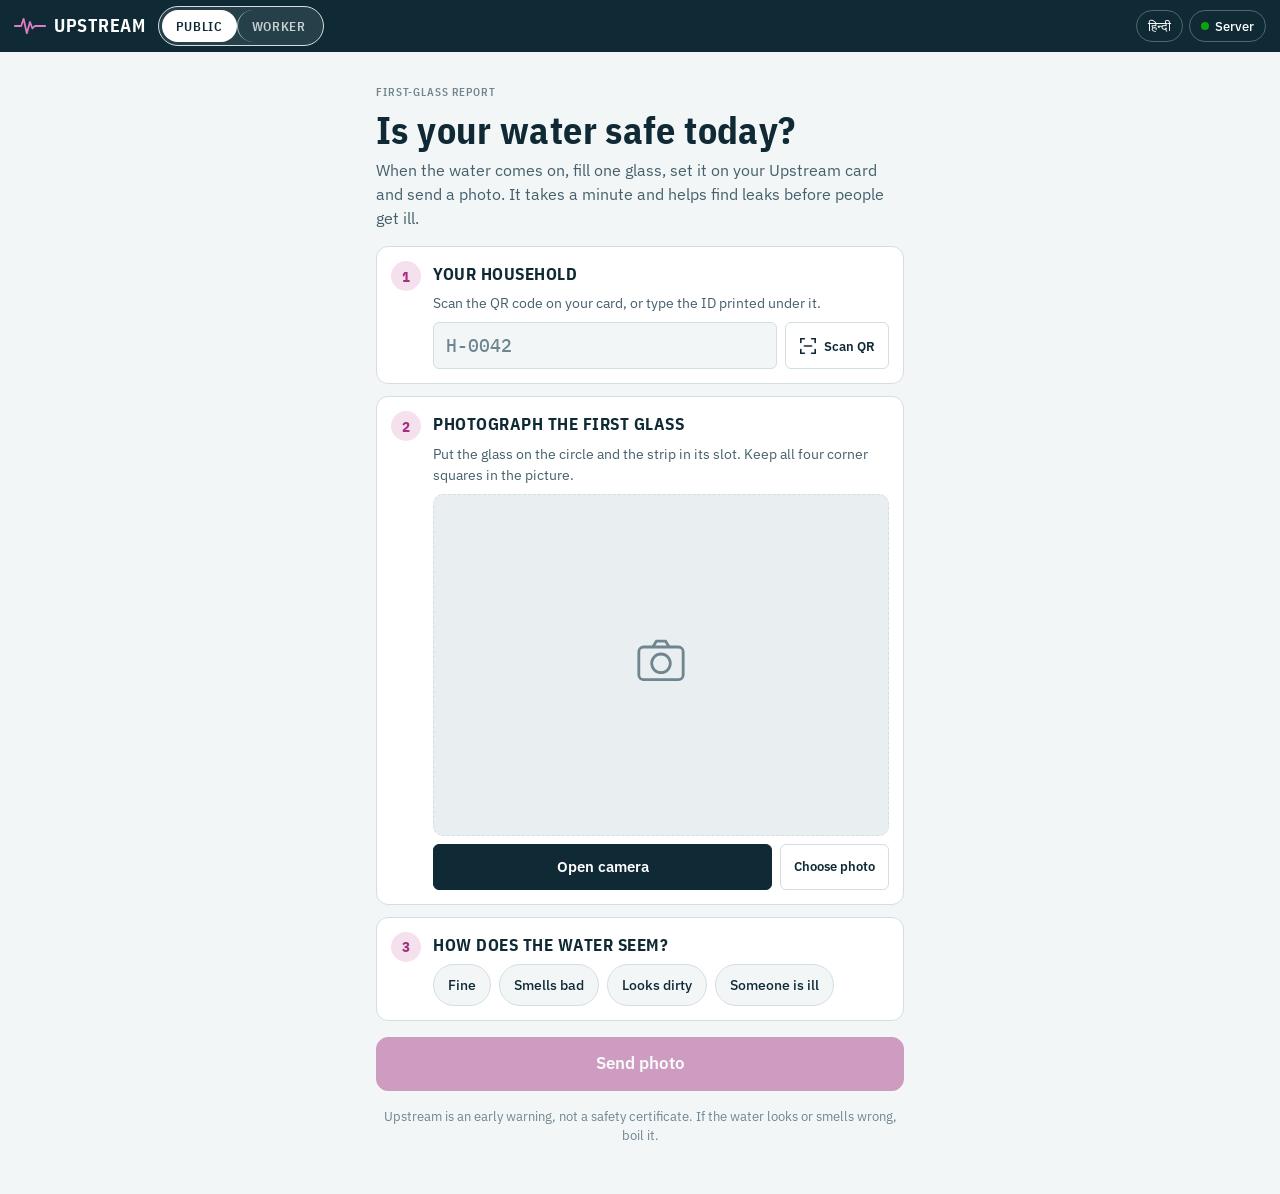
==== commit 4217514d: "PWA: public photo flow + worker dashboard, offline queue, EN/HI, demo backend" ====
--- a/upstream/dashboard/static/index.html
+++ b/upstream/dashboard/static/index.html
@@ -5,6 +5,14 @@
 <meta name="viewport" content="width=device-width, initial-scale=1, viewport-fit=cover">
 <link rel="icon" href="data:image/svg+xml,%3Csvg xmlns=%27http://www.w3.org/2000/svg%27 viewBox=%270 0 40 40%27%3E%3Crect width=%2740%27 height=%2740%27 rx=%278%27 fill=%27%230f2a35%27/%3E%3Cpath d=%27M4 21h7l3-9 4 16 4-12 3 7 3-2h8%27 fill=%27none%27 stroke=%27%23e07cc4%27 stroke-width=%273%27 stroke-linejoin=%27round%27 stroke-linecap=%27round%27/%3E%3C/svg%3E">
 <title>Upstream Breach Locator</title>
+<!-- PWA -->
+<link rel="manifest" href="manifest.webmanifest">
+<meta name="theme-color" content="#0f2a35">
+<meta name="mobile-web-app-capable" content="yes">
+<meta name="apple-mobile-web-app-capable" content="yes">
+<meta name="apple-mobile-web-app-title" content="Upstream">
+<link rel="apple-touch-icon" href="icons/icon-192.png">
+<!-- /PWA -->
 <link rel="preconnect" href="https://fonts.googleapis.com">
 <link rel="preconnect" href="https://fonts.gstatic.com" crossorigin>
 <link rel="stylesheet" href="https://fonts.googleapis.com/css2?family=IBM+Plex+Mono:wght@400;500&family=IBM+Plex+Sans+Condensed:wght@500;600;700&family=IBM+Plex+Sans:ital,wght@0,400;0,500;0,600;1,400&display=swap">
@@ -13,7 +21,138 @@
 </head>
 <body>
 <div id="upstream" data-mode="app">
- <div class="screen">
+<!-- PWA -->
+<script>(function(){var h=location.hash.slice(1),w=['worker','replay','live','incidents','card','how'];document.getElementById('upstream').dataset.view=w.indexOf(h)>=0?'worker':(localStorage.getItem('upstream.view')==='worker'&&h!=='public'?'worker':'public');})();</script>
+<header class="appbar">
+  <a class="appbar-brand" href="#public" aria-label="Upstream home">
+    <svg class="brand-mark" viewBox="0 0 40 24" aria-hidden="true"><path d="M1 12h8l3-9 4 18 4-14 3 8 3-3h13" fill="none" stroke="currentColor" stroke-width="2.2" stroke-linejoin="round" stroke-linecap="round"/></svg>
+    <span>Upstream</span>
+  </a>
+  <div class="seg view-switch" role="group" aria-label="Section">
+    <button type="button" data-view-btn="public" data-i18n="nav.public">Public</button>
+    <button type="button" data-view-btn="worker" data-i18n="nav.worker">Worker</button>
+  </div>
+  <div class="appbar-end">
+    <button type="button" class="chip" id="lang-btn" aria-label="Switch language" lang="hi">हिन्दी</button>
+    <button type="button" class="chip" id="backend-btn" aria-haspopup="dialog"><span class="dot" id="backend-dot"></span><span id="backend-label">Demo</span></button>
+  </div>
+</header>
+
+<section class="public" id="public-view" data-view="public" aria-labelledby="pub-title">
+  <div class="pub-inner">
+    <div class="pub-hero">
+      <p class="eyebrow" data-i18n="pub.eyebrow">First-glass report</p>
+      <h1 id="pub-title" data-i18n="pub.title">Is your water safe today?</h1>
+      <p class="pub-lede" data-i18n="pub.lede">When the water comes on, fill one glass, set it on your Upstream card and send a photo. It takes a minute and helps find leaks before people get ill.</p>
+    </div>
+
+    <div class="net-banner" id="net-banner" role="status" hidden>
+      <svg viewBox="0 0 20 20" aria-hidden="true"><path d="M2 7a12 12 0 0 1 16 0M5 10.5a7.5 7.5 0 0 1 10 0M8 14a3 3 0 0 1 4 0M3 3l14 14" fill="none" stroke="currentColor" stroke-width="1.8" stroke-linecap="round"/></svg>
+      <span data-i18n="net.offline">You are offline. Photos will be saved on this phone and sent when you are back online.</span>
+    </div>
+
+    <ol class="steps">
+      <li class="step">
+        <div class="step-n" aria-hidden="true">1</div>
+        <div class="step-body">
+          <h2 data-i18n="s1.title">Your household</h2>
+          <p class="hint" data-i18n="s1.hint">Scan the QR code on your card, or type the ID printed under it.</p>
+          <div class="hh-row">
+            <input id="pub-hh" inputmode="text" autocomplete="off" autocapitalize="characters" placeholder="H-0042" aria-label="Household ID" data-i18n-aria="s1.label">
+            <button type="button" class="btn" id="btn-scan">
+              <svg viewBox="0 0 20 20" aria-hidden="true"><path d="M2 6V2h4M14 2h4v4M18 14v4h-4M6 18H2v-4M6 10h8" fill="none" stroke="currentColor" stroke-width="1.8" stroke-linecap="round"/></svg>
+              <span data-i18n="s1.scan">Scan QR</span>
+            </button>
+          </div>
+          <p class="field-msg" id="hh-msg" aria-live="polite"></p>
+        </div>
+      </li>
+      <li class="step">
+        <div class="step-n" aria-hidden="true">2</div>
+        <div class="step-body">
+          <h2 data-i18n="s2.title">Photograph the first glass</h2>
+          <p class="hint" data-i18n="s2.hint">Put the glass on the circle and the strip in its slot. Keep all four corner squares in the picture.</p>
+          <div class="shot" id="shot">
+            <img id="shot-img" alt="" hidden>
+            <div class="shot-empty" id="shot-empty">
+              <svg viewBox="0 0 48 48" aria-hidden="true"><rect x="5" y="12" width="38" height="28" rx="4" fill="none" stroke="currentColor" stroke-width="2.4"/><path d="M17 12l3-5h8l3 5" fill="none" stroke="currentColor" stroke-width="2.4" stroke-linejoin="round"/><circle cx="24" cy="26" r="8" fill="none" stroke="currentColor" stroke-width="2.4"/></svg>
+            </div>
+          </div>
+          <div class="shot-btns">
+            <label class="btn primary big-btn" for="pub-camera">
+              <span data-i18n="s2.camera">Open camera</span>
+            </label>
+            <input type="file" id="pub-camera" accept="image/*" capture="environment" class="vh">
+            <label class="btn" for="pub-file"><span data-i18n="s2.gallery">Choose photo</span></label>
+            <input type="file" id="pub-file" accept="image/*" class="vh">
+          </div>
+        </div>
+      </li>
+      <li class="step">
+        <div class="step-n" aria-hidden="true">3</div>
+        <div class="step-body">
+          <h2 data-i18n="s3.title">How does the water seem?</h2>
+          <div class="answers" role="radiogroup" aria-label="How does the water seem?" data-i18n-aria="s3.title">
+            <button type="button" role="radio" aria-checked="false" data-answer="fine" data-i18n="a.fine">Fine</button>
+            <button type="button" role="radio" aria-checked="false" data-answer="smell" data-i18n="a.smell">Smells bad</button>
+            <button type="button" role="radio" aria-checked="false" data-answer="dirty" data-i18n="a.dirty">Looks dirty</button>
+            <button type="button" role="radio" aria-checked="false" data-answer="ill" data-i18n="a.ill">Someone is ill</button>
+          </div>
+        </div>
+      </li>
+    </ol>
+
+    <button type="button" class="btn primary send" id="btn-send" disabled><span data-i18n="send">Send photo</span></button>
+    <div class="pub-result" id="pub-result" aria-live="polite" hidden></div>
+
+    <section class="queue" id="queue" hidden aria-live="polite">
+      <div>
+        <b id="queue-count"></b>
+        <p class="hint" data-i18n="queue.hint">They will be sent automatically when the connection is back.</p>
+      </div>
+      <button type="button" class="btn" id="btn-flush" data-i18n="queue.retry">Send now</button>
+    </section>
+
+    <p class="pub-note" data-i18n="pub.note">Upstream is an early warning, not a safety certificate. If the water looks or smells wrong, boil it.</p>
+    <p class="pub-note"><button type="button" class="linkish" id="btn-install" hidden data-i18n="install">Install the app on this phone</button></p>
+  </div>
+</section>
+
+<div class="scanner" id="scanner" role="dialog" aria-modal="true" aria-labelledby="scan-title" hidden>
+  <div class="scanner-box">
+    <h2 id="scan-title" data-i18n="scan.title">Point at the QR code on your card</h2>
+    <video id="scan-video" playsinline muted></video>
+    <p class="hint" id="scan-msg" aria-live="polite"></p>
+    <button type="button" class="btn" id="scan-close" data-i18n="close">Close</button>
+  </div>
+</div>
+
+<dialog class="sheet" id="backend-dialog" aria-labelledby="be-title">
+  <form method="dialog" id="backend-form">
+    <h2 id="be-title">Backend</h2>
+    <p class="hint">Where photos and readings go. Demo mode runs entirely in this browser and needs no server.</p>
+    <label class="opt"><input type="radio" name="be-mode" value="demo"> <span><b>Demo</b><br><small>In-browser mock: readings, incidents and alerts are simulated and kept on this device.</small></span></label>
+    <label class="opt"><input type="radio" name="be-mode" value="server"> <span><b>Server</b><br><small>The Upstream FastAPI app (or the AWS API). Leave the URL empty to use this site's own server.</small></span></label>
+    <label for="be-url">Server URL</label>
+    <input id="be-url" type="url" placeholder="https://upstream.example.org" autocomplete="off">
+    <label class="opt-inline"><input type="checkbox" id="be-aws"> AWS API Gateway deployment</label>
+    <p class="field-msg" id="be-msg" aria-live="polite"></p>
+    <div class="row buttons">
+      <button type="button" class="btn" id="be-test">Test connection</button>
+      <button type="button" class="btn" id="be-reset">Use default</button>
+      <span class="grow"></span>
+      <button type="button" class="btn" value="cancel" id="be-cancel">Cancel</button>
+      <button type="submit" class="btn primary" value="save" id="be-save">Save and reload</button>
+    </div>
+  </form>
+</dialog>
+
+<div class="toast" id="update-toast" role="status" hidden>
+  <span data-i18n="update.text">A new version of Upstream is ready.</span>
+  <button type="button" class="btn primary" id="btn-update" data-i18n="update.btn">Reload</button>
+</div>
+<!-- /PWA -->
+ <div class="screen" data-view="worker">
   <header class="top">
     <div class="brand">
       <svg class="brand-mark" viewBox="0 0 40 24" aria-hidden="true"><path d="M1 12h8l3-9 4 18 4-14 3 8 3-3h13" fill="none" stroke="currentColor" stroke-width="2.2" stroke-linejoin="round" stroke-linecap="round"/></svg>
@@ -129,7 +268,7 @@
         </div>
         <div class="banner" id="live-banner" role="status">Send a photo to start.</div>
         <div class="phone">
-          <img data-local-only id="phone-qr" alt="QR code that opens the household photo page on a phone" width="112" height="112">
+          <img data-local-only data-server-only id="phone-qr" alt="QR code that opens the household photo page on a phone" width="112" height="112">
           <div>
             <h2 class="h">On a phone</h2>
             <p>Scan to open the household page, photograph the card with a glass and strip on it, and send.</p>
@@ -172,7 +311,7 @@
         <h2 class="h">Live photos</h2>
         <ol class="feed" id="live-feed"></ol>
         <div id="live-outputs"></div>
-        <p class="links" data-local-only><a href="/api/evidence.csv">Evidence (CSV)</a> · <a href="/api/evidence.json">Evidence (JSON)</a> · <a href="/docs">API</a></p>
+        <p class="links" data-local-only data-server-only><a href="/api/evidence.csv" data-api-href="/api/evidence.csv">Evidence (CSV)</a> · <a href="/api/evidence.json" data-api-href="/api/evidence.json">Evidence (JSON)</a> · <a href="/docs" data-api-href="/docs">API</a></p>
       </section>
 
       <!-- INCIDENTS (app + cloud) -->
@@ -192,12 +331,12 @@
       <section id="tab-card" role="tabpanel" aria-labelledby="tab-btn-card" hidden>
         <h2 class="h">The first-glass card</h2>
         <p>A5, printed at 100%. The four corner squares let the phone undo the angle; the checkerboard under the glass blurs as water gets cloudier; the strip pad sits next to the printed chlorine scale so both are seen under the same light. The QR code carries only the household ID.</p>
-        <div class="card-pick" data-local-only>
+        <div class="card-pick" data-local-only data-server-only>
           <label for="card-hh">Household ID</label>
           <input id="card-hh" value="H-0001" autocomplete="off">
         </div>
         <img id="card-img" class="card-img" src="card.svg" alt="The Upstream first-glass card: corner markers, glass circle over a checkerboard, strip slot, chlorine colour scale, colour patches and a QR code">
-        <p class="links" id="card-links"><a id="card-svg" href="card.svg" download="upstream-card.svg">Download SVG</a><span data-local-only> · <a id="card-png" href="#" download="upstream-card.png">Download PNG (300 dpi)</a></span></p>
+        <p class="links" id="card-links"><a id="card-svg" href="card.svg" download="upstream-card.svg">Download SVG</a><span data-local-only data-server-only> · <a id="card-png" href="#" download="upstream-card.png">Download PNG (300 dpi)</a></span></p>
         <h3 class="h3">Strip packs</h3>
         <table class="tbl">
           <thead><tr><th>Pack</th><th>Who gets it</th><th>How it is used</th></tr></thead>
@@ -212,7 +351,7 @@
   </main>
  </div>
 
-  <section class="explain" id="how">
+  <section class="explain" id="how" data-view="worker">
     <div class="explain-inner">
       <h2>How Upstream finds the crack</h2>
       <p class="lede">In cities where water runs an hour or two a day, sewage seeps into emptied pipes between supplies. When the water comes back, the front picks up that dirty slug and carries it downstream. Homes just downstream get dirty first water; homes farther on get it more diluted; homes upstream never see it. Seismologists locate an earthquake from when its waves reach each station. Upstream does the same with first glasses of water.</p>
@@ -245,14 +384,16 @@
     </div>
   </section>
 
-  <footer class="foot">
+  <footer class="foot" data-view="worker">
     <span id="attribution"></span>
     <span>Upstream is an early-warning and leak-finding tool, not a safety certificate. Red alerts still go to lab confirmation.</span>
   </footer>
   <div class="tooltip" id="tooltip" role="tooltip" hidden></div>
 </div>
 <script src="config.js" onerror="void 0"></script>
+<!-- PWA --><script src="backend.js"></script><!-- /PWA -->
 <script src="vendor/leaflet/leaflet.js"></script>
 <script src="app.js"></script>
+<!-- PWA --><script src="pwa.js"></script><!-- /PWA -->
 </body>
 </html>
--- a/upstream/dashboard/static/style.css
+++ b/upstream/dashboard/static/style.css
@@ -311,3 +311,126 @@
 .form.decide p { margin: 0 0 4px; font-size: 13px; }
 .btn.danger { color: var(--crit); border-color: var(--crit); }
 .btn:disabled { opacity: .55; cursor: progress; }
+
+/* ---------------------------------------------------------------- PWA shell
+   A thin app bar switches between the Public photo flow (default) and the Worker
+   dashboard above. Only present when pwa.js runs (not in the single-page artifact). */
+:root { --appbar-h: 52px; }
+#upstream[data-view="public"] [data-view="worker"],
+#upstream[data-view="worker"] [data-view="public"] { display: none !important; }
+#upstream[data-view] .top .brand { display: none; }
+#upstream[data-view] .screen { height: calc(100dvh - var(--appbar-h)); }
+.vh { position: absolute; width: 1px; height: 1px; overflow: hidden; clip: rect(0 0 0 0); white-space: nowrap; }
+
+.appbar { position: sticky; top: 0; z-index: 1200; height: var(--appbar-h); display: flex; align-items: center; gap: 12px;
+  padding: 0 max(14px, env(safe-area-inset-right)) 0 max(14px, env(safe-area-inset-left));
+  background: var(--ink); color: var(--panel); }
+:root[data-theme="dark"] .appbar { background: #071116; color: var(--ink); }
+@media (prefers-color-scheme: dark) { :root:not([data-theme="light"]) .appbar { background: #071116; color: var(--ink); } }
+.appbar-brand { display: flex; align-items: center; gap: 8px; color: inherit; text-decoration: none;
+  font: 700 18px/1 var(--font-display); letter-spacing: .04em; text-transform: uppercase; }
+.appbar-brand .brand-mark { width: 32px; height: 20px; color: #e07cc4; }
+.appbar-end { margin-left: auto; display: flex; gap: 6px; align-items: center; }
+.view-switch { display: inline-flex; padding: 3px; border-radius: 999px; background: rgb(255 255 255 / .1); }
+.view-switch button { font: 600 13px/1 var(--font-display); letter-spacing: .05em; text-transform: uppercase; color: inherit;
+  opacity: .75; background: none; border: 0; border-radius: 999px; padding: 8px 14px; cursor: pointer; min-height: 32px; }
+.view-switch button[aria-pressed="true"] { background: var(--panel); color: var(--ink); opacity: 1; }
+:root[data-theme="dark"] .view-switch button[aria-pressed="true"] { background: var(--ink); color: #071116; }
+@media (prefers-color-scheme: dark) { :root:not([data-theme="light"]) .view-switch button[aria-pressed="true"] { background: var(--ink); color: #071116; } }
+.chip { display: inline-flex; align-items: center; gap: 6px; font: 500 13px/1 var(--font-body); color: inherit;
+  background: none; border: 1px solid rgb(255 255 255 / .28); border-radius: 999px; padding: 7px 11px; cursor: pointer; min-height: 32px; }
+.chip:hover { border-color: rgb(255 255 255 / .6); }
+.dot { width: 8px; height: 8px; border-radius: 50%; background: var(--ink-3); }
+.dot.demo { background: #e07cc4; } .dot.on { background: var(--good); } .dot.off { background: var(--warn); }
+
+/* public flow */
+.public { flex: 1; background: var(--paper); }
+.pub-inner { max-width: 560px; margin: 0 auto; padding: 22px 16px calc(32px + env(safe-area-inset-bottom)); display: flex; flex-direction: column; gap: 16px; }
+.pub-hero h1 { margin: 4px 0 8px; font: 700 clamp(28px, 7vw, 38px)/1.05 var(--font-display); letter-spacing: .01em; }
+.pub-lede { margin: 0; color: var(--ink-2); font-size: 16px; }
+.public[lang="hi"] .pub-hero h1 { font-family: var(--font-body); line-height: 1.25; }
+.public[lang="hi"] .eyebrow, .public[lang="hi"] .steps h2 { text-transform: none; letter-spacing: 0; }
+.net-banner { display: flex; gap: 10px; align-items: flex-start; padding: 10px 12px; border-radius: var(--r);
+  background: color-mix(in srgb, var(--warn) 16%, var(--panel)); border-left: 4px solid var(--warn); font-size: 14px; }
+.net-banner svg { width: 20px; height: 20px; flex: none; }
+.steps { list-style: none; margin: 0; padding: 0; display: flex; flex-direction: column; gap: 12px; }
+.step { display: flex; gap: 12px; background: var(--panel); border: 1px solid var(--rule); border-radius: 12px; padding: 14px; }
+.step-n { flex: none; width: 30px; height: 30px; border-radius: 50%; display: grid; place-items: center;
+  background: var(--dpd-soft); color: var(--dpd); font: 700 15px/1 var(--font-display); }
+.step-body { flex: 1; min-width: 0; display: flex; flex-direction: column; gap: 8px; }
+.steps h2 { margin: 3px 0 0; font: 700 17px/1.25 var(--font-display); letter-spacing: .03em; text-transform: uppercase; }
+.hint { margin: 0; color: var(--ink-2); font-size: 14px; }
+.hh-row { display: flex; gap: 8px; }
+.hh-row input { flex: 1; min-width: 0; font: 500 18px/1 var(--font-mono); padding: 11px 12px; border: 1px solid var(--rule);
+  border-radius: var(--r); background: var(--paper); color: var(--ink); text-transform: uppercase; }
+.hh-row input::placeholder { color: var(--ink-3); }
+.btn svg { width: 18px; height: 18px; vertical-align: -4px; margin-right: 4px; }
+.hh-row .btn { min-height: 44px; white-space: nowrap; }
+.field-msg { margin: 0; font-size: 13px; color: var(--ink-2); }
+.field-msg:empty { display: none; }
+.field-msg.ok { color: var(--good); } .field-msg.bad { color: var(--crit); }
+.shot { aspect-ratio: 4 / 3; border-radius: 10px; overflow: hidden; background: var(--map);
+  border: 1.5px dashed var(--rule); display: grid; place-items: center; }
+.shot img { width: 100%; height: 100%; object-fit: cover; }
+.shot-empty svg { width: 56px; height: 56px; color: var(--ink-3); }
+.shot-btns { display: flex; gap: 8px; flex-wrap: wrap; }
+.shot-btns .btn { min-height: 46px; display: inline-flex; align-items: center; justify-content: center; cursor: pointer; }
+.big-btn { flex: 1 1 180px; font-size: 15px; }
+.answers { display: flex; flex-wrap: wrap; gap: 8px; }
+.answers button { font: 500 14px/1.2 var(--font-body); padding: 10px 14px; min-height: 42px; border-radius: 999px;
+  border: 1px solid var(--rule); background: var(--paper); color: var(--ink); cursor: pointer; }
+.answers button[aria-checked="true"] { background: var(--ink); color: var(--panel); border-color: var(--ink); }
+.btn.send { width: 100%; min-height: 54px; font-size: 17px; border-radius: 12px; background: var(--dpd); border-color: var(--dpd); color: #fff; }
+.btn.send:disabled { cursor: not-allowed; opacity: .45; }
+.pub-result { background: var(--panel); border: 1px solid var(--rule); border-left: 5px solid var(--ink-3); border-radius: 10px;
+  padding: 12px 14px; display: flex; flex-direction: column; gap: 6px; font-size: 15px; }
+.pub-result p, .pub-result ul { margin: 0; }
+.pub-result .res-head { display: flex; align-items: center; gap: 8px; }
+.pub-result.lv-green, .pub-result.ok { border-left-color: var(--good); }
+.pub-result.lv-amber, .pub-result.queued { border-left-color: var(--warn); }
+.pub-result.lv-red, .pub-result.bad { border-left-color: var(--crit); }
+.pub-result.lv-red { background: color-mix(in srgb, var(--crit) 8%, var(--panel)); }
+.queue { display: flex; gap: 12px; align-items: center; justify-content: space-between; padding: 12px 14px; border-radius: 10px;
+  background: var(--panel); border: 1px solid var(--rule); }
+.queue .btn { min-height: 42px; }
+.pub-note { margin: 0; color: var(--ink-3); font-size: 13px; text-align: center; }
+.linkish { background: none; border: 0; padding: 4px; color: var(--pipe); font: inherit; text-decoration: underline; cursor: pointer; }
+
+/* QR scanner */
+.scanner { position: fixed; inset: 0; z-index: 1400; background: rgb(4 12 16 / .86); display: grid; place-items: center; padding: 16px; }
+.scanner-box { width: min(440px, 100%); background: var(--panel); border-radius: 14px; padding: 16px; display: flex; flex-direction: column; gap: 10px; }
+.scanner-box h2 { margin: 0; font: 700 17px/1.3 var(--font-display); }
+.scanner video { width: 100%; aspect-ratio: 1; object-fit: cover; border-radius: 10px; background: #000; }
+
+/* backend dialog */
+.sheet { border: 0; border-radius: 14px; padding: 0; width: min(480px, calc(100vw - 24px)); background: var(--panel); color: var(--ink); }
+.sheet::backdrop { background: rgb(4 12 16 / .6); }
+.sheet form { padding: 18px; display: flex; flex-direction: column; gap: 8px; }
+.sheet h2 { margin: 0; font: 700 19px/1.2 var(--font-display); text-transform: uppercase; letter-spacing: .04em; }
+.sheet label { font-size: 13px; color: var(--ink-2); }
+.sheet .opt { display: flex; gap: 10px; align-items: flex-start; padding: 10px; border: 1px solid var(--rule); border-radius: var(--r); color: var(--ink); font-size: 14px; cursor: pointer; }
+.sheet .opt small { color: var(--ink-2); }
+.sheet .opt:has(input:checked) { border-color: var(--dpd); background: var(--dpd-soft); }
+.sheet .opt-inline { display: flex; gap: 6px; align-items: center; }
+.sheet input[type="url"] { font: 14px var(--font-mono); padding: 9px 10px; border: 1px solid var(--rule); border-radius: var(--r); background: var(--paper); color: var(--ink); }
+.sheet input:disabled { opacity: .5; }
+.sheet .row { display: flex; flex-wrap: wrap; gap: 8px; align-items: center; margin-top: 6px; }
+.sheet .grow { flex: 1; }
+
+/* update toast */
+.toast { position: fixed; left: 50%; bottom: calc(16px + env(safe-area-inset-bottom)); transform: translateX(-50%); z-index: 1500;
+  display: flex; align-items: center; gap: 12px; padding: 10px 10px 10px 16px; border-radius: 12px; background: var(--ink); color: var(--panel);
+  box-shadow: 0 8px 28px rgb(0 0 0 / .25); width: max-content; max-width: calc(100vw - 24px); font-size: 14px; }
+.toast .btn.primary { background: #e07cc4; border-color: #e07cc4; color: #071116; }
+
+@media (max-width: 520px) {
+  :root { --appbar-h: 50px; }
+  .appbar { gap: 8px; }
+  .appbar-brand span { display: none; }
+  .view-switch button { padding: 8px 11px; }
+  .chip { padding: 7px 9px; }
+}
+@media (max-width: 360px) {
+  #backend-label { display: none; }
+  .view-switch button { padding: 8px 9px; font-size: 12px; }
+}
